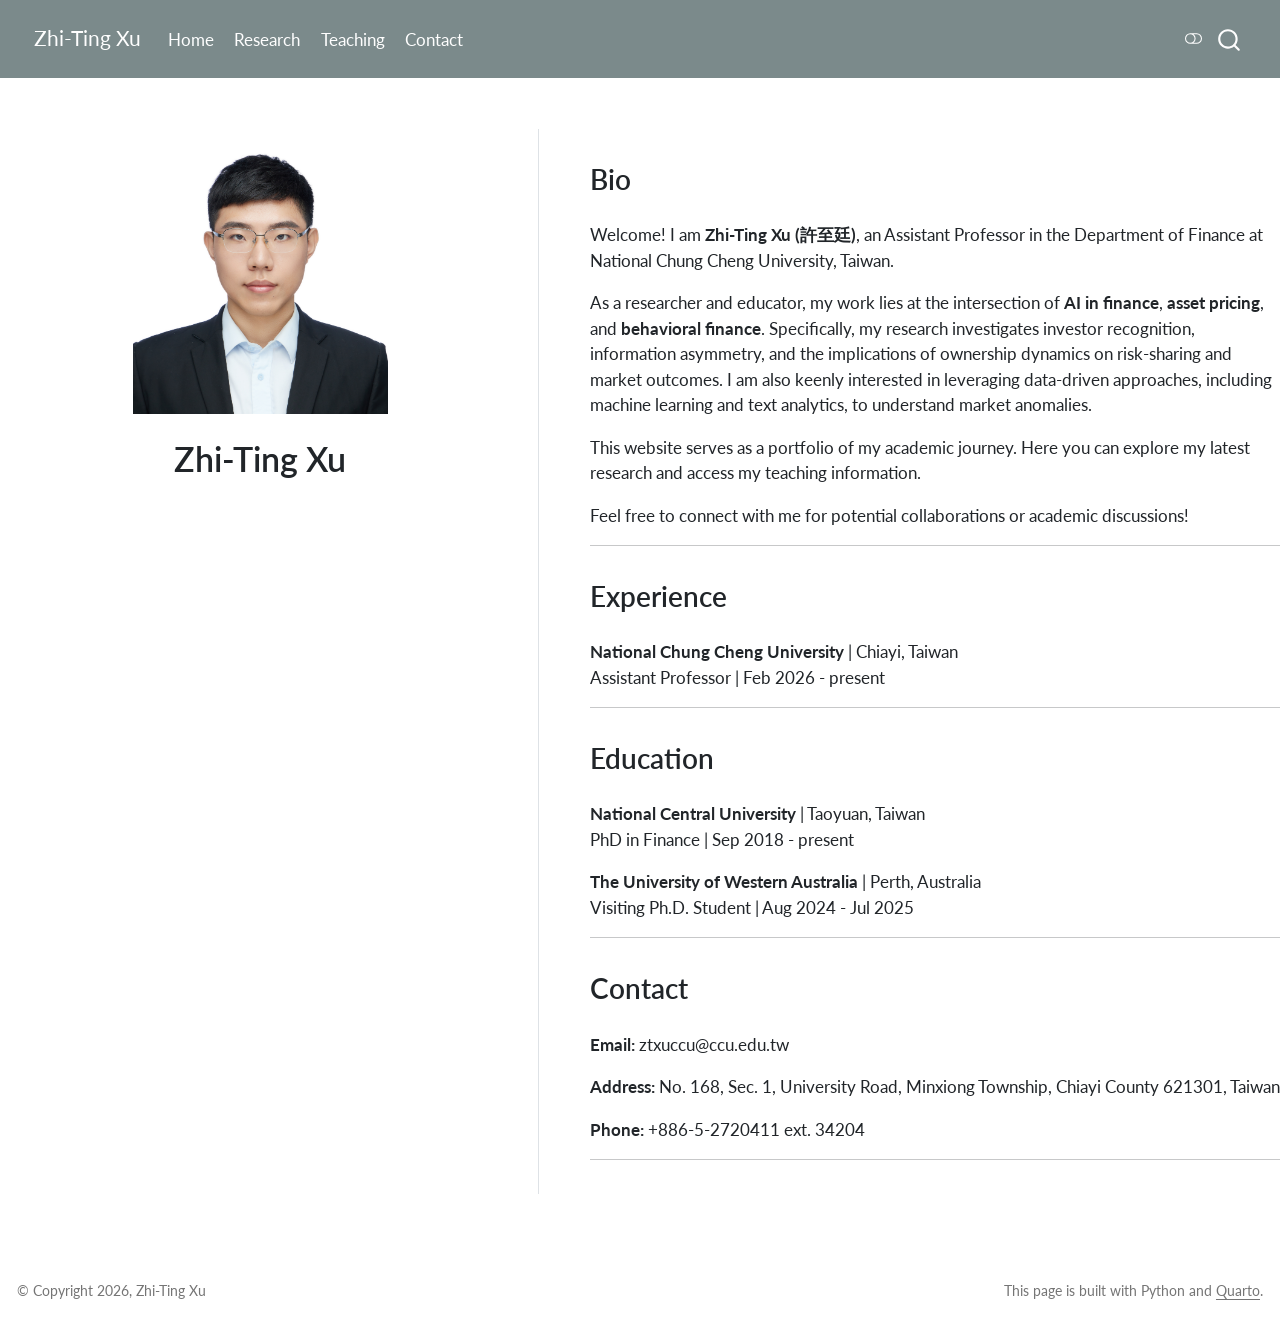
==== index.html @ 10a90321 "Built site for gh-pages" ====
<!DOCTYPE html>
<html xmlns="http://www.w3.org/1999/xhtml" lang="en" xml:lang="en"><head>

<meta charset="utf-8">
<meta name="generator" content="quarto-1.8.24">

<meta name="viewport" content="width=device-width, initial-scale=1.0, user-scalable=yes">


<title>Zhi-Ting Xu</title>
<style>
code{white-space: pre-wrap;}
span.smallcaps{font-variant: small-caps;}
div.columns{display: flex; gap: min(4vw, 1.5em);}
div.column{flex: auto; overflow-x: auto;}
div.hanging-indent{margin-left: 1.5em; text-indent: -1.5em;}
ul.task-list{list-style: none;}
ul.task-list li input[type="checkbox"] {
  width: 0.8em;
  margin: 0 0.8em 0.2em -1em; /* quarto-specific, see https://github.com/quarto-dev/quarto-cli/issues/4556 */ 
  vertical-align: middle;
}
</style>


<script src="site_libs/quarto-nav/quarto-nav.js"></script>
<script src="site_libs/quarto-nav/headroom.min.js"></script>
<script src="site_libs/clipboard/clipboard.min.js"></script>
<script src="site_libs/quarto-search/autocomplete.umd.js"></script>
<script src="site_libs/quarto-search/fuse.min.js"></script>
<script src="site_libs/quarto-search/quarto-search.js"></script>
<meta name="quarto:offset" content="./">
<script src="site_libs/quarto-html/quarto.js" type="module"></script>
<script src="site_libs/quarto-html/tabsets/tabsets.js" type="module"></script>
<script src="site_libs/quarto-html/axe/axe-check.js" type="module"></script>
<script src="site_libs/quarto-html/popper.min.js"></script>
<script src="site_libs/quarto-html/tippy.umd.min.js"></script>
<link href="site_libs/quarto-html/tippy.css" rel="stylesheet">
<link href="site_libs/quarto-html/quarto-syntax-highlighting-dc55a5b9e770e841cd82e46aadbfb9b0.css" rel="stylesheet" class="quarto-color-scheme" id="quarto-text-highlighting-styles">
<link href="site_libs/quarto-html/quarto-syntax-highlighting-dark-b651517ce65839d647a86e2780455cfb.css" rel="stylesheet" class="quarto-color-scheme quarto-color-alternate" id="quarto-text-highlighting-styles">
<link href="site_libs/quarto-html/quarto-syntax-highlighting-dc55a5b9e770e841cd82e46aadbfb9b0.css" rel="stylesheet" class="quarto-color-scheme-extra" id="quarto-text-highlighting-styles">
<script src="site_libs/bootstrap/bootstrap.min.js"></script>
<link href="site_libs/bootstrap/bootstrap-icons.css" rel="stylesheet">
<link href="site_libs/bootstrap/bootstrap-a53b728559d266de2f2f6fd3e95d17f3.min.css" rel="stylesheet" append-hash="true" class="quarto-color-scheme" id="quarto-bootstrap" data-mode="light">
<link href="site_libs/bootstrap/bootstrap-dark-82357dd4679f95000a29507db5f02133.min.css" rel="stylesheet" append-hash="true" class="quarto-color-scheme quarto-color-alternate" id="quarto-bootstrap" data-mode="dark">
<link href="site_libs/bootstrap/bootstrap-a53b728559d266de2f2f6fd3e95d17f3.min.css" rel="stylesheet" append-hash="true" class="quarto-color-scheme-extra" id="quarto-bootstrap" data-mode="light">
<script id="quarto-search-options" type="application/json">{
  "location": "navbar",
  "copy-button": false,
  "collapse-after": 3,
  "panel-placement": "end",
  "type": "overlay",
  "limit": 50,
  "keyboard-shortcut": [
    "f",
    "/",
    "s"
  ],
  "show-item-context": false,
  "language": {
    "search-no-results-text": "No results",
    "search-matching-documents-text": "matching documents",
    "search-copy-link-title": "Copy link to search",
    "search-hide-matches-text": "Hide additional matches",
    "search-more-match-text": "more match in this document",
    "search-more-matches-text": "more matches in this document",
    "search-clear-button-title": "Clear",
    "search-text-placeholder": "",
    "search-detached-cancel-button-title": "Cancel",
    "search-submit-button-title": "Submit",
    "search-label": "Search"
  }
}</script>


<link rel="stylesheet" href="styles/custom.css">
</head>

<body class="nav-fixed fullcontent quarto-light"><script id="quarto-html-before-body" type="application/javascript">
    const toggleBodyColorMode = (bsSheetEl) => {
      const mode = bsSheetEl.getAttribute("data-mode");
      const bodyEl = window.document.querySelector("body");
      if (mode === "dark") {
        bodyEl.classList.add("quarto-dark");
        bodyEl.classList.remove("quarto-light");
      } else {
        bodyEl.classList.add("quarto-light");
        bodyEl.classList.remove("quarto-dark");
      }
    }
    const toggleBodyColorPrimary = () => {
      const bsSheetEl = window.document.querySelector("link#quarto-bootstrap:not([rel=disabled-stylesheet])");
      if (bsSheetEl) {
        toggleBodyColorMode(bsSheetEl);
      }
    }
    const setColorSchemeToggle = (alternate) => {
      const toggles = window.document.querySelectorAll('.quarto-color-scheme-toggle');
      for (let i=0; i < toggles.length; i++) {
        const toggle = toggles[i];
        if (toggle) {
          if (alternate) {
            toggle.classList.add("alternate");
          } else {
            toggle.classList.remove("alternate");
          }
        }
      }
    };
    const toggleColorMode = (alternate) => {
      // Switch the stylesheets
      const primaryStylesheets = window.document.querySelectorAll('link.quarto-color-scheme:not(.quarto-color-alternate)');
      const alternateStylesheets = window.document.querySelectorAll('link.quarto-color-scheme.quarto-color-alternate');
      manageTransitions('#quarto-margin-sidebar .nav-link', false);
      if (alternate) {
        // note: dark is layered on light, we don't disable primary!
        enableStylesheet(alternateStylesheets);
        for (const sheetNode of alternateStylesheets) {
          if (sheetNode.id === "quarto-bootstrap") {
            toggleBodyColorMode(sheetNode);
          }
        }
      } else {
        disableStylesheet(alternateStylesheets);
        enableStylesheet(primaryStylesheets)
        toggleBodyColorPrimary();
      }
      manageTransitions('#quarto-margin-sidebar .nav-link', true);
      // Switch the toggles
      setColorSchemeToggle(alternate)
      // Hack to workaround the fact that safari doesn't
      // properly recolor the scrollbar when toggling (#1455)
      if (navigator.userAgent.indexOf('Safari') > 0 && navigator.userAgent.indexOf('Chrome') == -1) {
        manageTransitions("body", false);
        window.scrollTo(0, 1);
        setTimeout(() => {
          window.scrollTo(0, 0);
          manageTransitions("body", true);
        }, 40);
      }
    }
    const disableStylesheet = (stylesheets) => {
      for (let i=0; i < stylesheets.length; i++) {
        const stylesheet = stylesheets[i];
        stylesheet.rel = 'disabled-stylesheet';
      }
    }
    const enableStylesheet = (stylesheets) => {
      for (let i=0; i < stylesheets.length; i++) {
        const stylesheet = stylesheets[i];
        if(stylesheet.rel !== 'stylesheet') { // for Chrome, which will still FOUC without this check
          stylesheet.rel = 'stylesheet';
        }
      }
    }
    const manageTransitions = (selector, allowTransitions) => {
      const els = window.document.querySelectorAll(selector);
      for (let i=0; i < els.length; i++) {
        const el = els[i];
        if (allowTransitions) {
          el.classList.remove('notransition');
        } else {
          el.classList.add('notransition');
        }
      }
    }
    const isFileUrl = () => {
      return window.location.protocol === 'file:';
    }
    const hasAlternateSentinel = () => {
      let styleSentinel = getColorSchemeSentinel();
      if (styleSentinel !== null) {
        return styleSentinel === "alternate";
      } else {
        return false;
      }
    }
    const setStyleSentinel = (alternate) => {
      const value = alternate ? "alternate" : "default";
      if (!isFileUrl()) {
        window.localStorage.setItem("quarto-color-scheme", value);
      } else {
        localAlternateSentinel = value;
      }
    }
    const getColorSchemeSentinel = () => {
      if (!isFileUrl()) {
        const storageValue = window.localStorage.getItem("quarto-color-scheme");
        return storageValue != null ? storageValue : localAlternateSentinel;
      } else {
        return localAlternateSentinel;
      }
    }
    const toggleGiscusIfUsed = (isAlternate, darkModeDefault) => {
      const baseTheme = document.querySelector('#giscus-base-theme')?.value ?? 'light';
      const alternateTheme = document.querySelector('#giscus-alt-theme')?.value ?? 'dark';
      let newTheme = '';
      if(authorPrefersDark) {
        newTheme = isAlternate ? baseTheme : alternateTheme;
      } else {
        newTheme = isAlternate ? alternateTheme : baseTheme;
      }
      const changeGiscusTheme = () => {
        // From: https://github.com/giscus/giscus/issues/336
        const sendMessage = (message) => {
          const iframe = document.querySelector('iframe.giscus-frame');
          if (!iframe) return;
          iframe.contentWindow.postMessage({ giscus: message }, 'https://giscus.app');
        }
        sendMessage({
          setConfig: {
            theme: newTheme
          }
        });
      }
      const isGiscussLoaded = window.document.querySelector('iframe.giscus-frame') !== null;
      if (isGiscussLoaded) {
        changeGiscusTheme();
      }
    };
    const authorPrefersDark = false;
    const darkModeDefault = authorPrefersDark;
      document.querySelector('link#quarto-text-highlighting-styles.quarto-color-scheme-extra').rel = 'disabled-stylesheet';
      document.querySelector('link#quarto-bootstrap.quarto-color-scheme-extra').rel = 'disabled-stylesheet';
    let localAlternateSentinel = darkModeDefault ? 'alternate' : 'default';
    // Dark / light mode switch
    window.quartoToggleColorScheme = () => {
      // Read the current dark / light value
      let toAlternate = !hasAlternateSentinel();
      toggleColorMode(toAlternate);
      setStyleSentinel(toAlternate);
      toggleGiscusIfUsed(toAlternate, darkModeDefault);
      window.dispatchEvent(new Event('resize'));
    };
    // Switch to dark mode if need be
    if (hasAlternateSentinel()) {
      toggleColorMode(true);
    } else {
      toggleColorMode(false);
    }
  </script>

<div id="quarto-search-results"></div>
  <header id="quarto-header" class="headroom fixed-top">
    <nav class="navbar navbar-expand-lg " data-bs-theme="dark">
      <div class="navbar-container container-fluid">
      <div class="navbar-brand-container mx-auto">
    <a href="./index.html" class="navbar-brand navbar-brand-logo">
    </a>
    <a class="navbar-brand" href="./index.html">
    <span class="navbar-title">Zhi-Ting Xu</span>
    </a>
  </div>
            <div id="quarto-search" class="" title="Search"></div>
          <button class="navbar-toggler" type="button" data-bs-toggle="collapse" data-bs-target="#navbarCollapse" aria-controls="navbarCollapse" role="menu" aria-expanded="false" aria-label="Toggle navigation" onclick="if (window.quartoToggleHeadroom) { window.quartoToggleHeadroom(); }">
  <span class="navbar-toggler-icon"></span>
</button>
          <div class="collapse navbar-collapse" id="navbarCollapse">
            <ul class="navbar-nav navbar-nav-scroll me-auto">
  <li class="nav-item">
    <a class="nav-link active" href="./index.html" aria-current="page"> 
<span class="menu-text">Home</span></a>
  </li>  
  <li class="nav-item">
    <a class="nav-link" href="./research.html"> 
<span class="menu-text">Research</span></a>
  </li>  
  <li class="nav-item">
    <a class="nav-link" href="./teaching.html"> 
<span class="menu-text">Teaching</span></a>
  </li>  
  <li class="nav-item">
    <a class="nav-link" href="./contact.html"> 
<span class="menu-text">Contact</span></a>
  </li>  
</ul>
          </div> <!-- /navcollapse -->
            <div class="quarto-navbar-tools">
  <a href="" class="quarto-color-scheme-toggle quarto-navigation-tool  px-1" onclick="window.quartoToggleColorScheme(); return false;" title="Toggle dark mode"><i class="bi"></i></a>
</div>
      </div> <!-- /container-fluid -->
    </nav>
</header>
<!-- content -->
<div id="quarto-content" class="quarto-container page-columns page-rows-contents page-layout-article page-navbar">
<!-- sidebar -->
<!-- margin-sidebar -->
    
<!-- main -->
<div class="quarto-about-trestles page-columns page-full">
  <div class="about-entity">
    <img src="images/ID.jpg" class="about-image
  rectangle " style="width: 15em;">
<header id="title-block-header" class="quarto-title-block default">
<div class="quarto-title">
<h1 class="title">Zhi-Ting Xu</h1>
</div>
<div class="quarto-title-meta">
  </div>
</header>
  </div>
  <div class="about-contents page-columns page-full"><main class="content page-columns page-full" id="quarto-document-content">

<div class="column-page">
<section id="bio" class="level2">
<h2 data-anchor-id="bio">Bio</h2>
<p>Welcome! I am <strong>Zhi-Ting Xu (許至廷)</strong>, an Assistant Professor in the Department of Finance at National Chung Cheng University, Taiwan.</p>
<p>As a researcher and educator, my work lies at the intersection of <strong>AI in finance</strong>, <strong>asset pricing</strong>, and <strong>behavioral finance</strong>. Specifically, my research investigates investor recognition, information asymmetry, and the implications of ownership dynamics on risk-sharing and market outcomes. I am also keenly interested in leveraging data-driven approaches, including machine learning and text analytics, to understand market anomalies.</p>
<p>This website serves as a portfolio of my academic journey. Here you can explore my latest research and access my teaching information.</p>
<p>Feel free to connect with me for potential collaborations or academic discussions!</p>
<hr>
</section>
<section id="experience" class="level2">
<h2 data-anchor-id="experience">Experience</h2>
<p><strong>National Chung Cheng University</strong> | Chiayi, Taiwan<br>
Assistant Professor | Feb 2026 - present</p>
<hr>
</section>
<section id="education" class="level2">
<h2 data-anchor-id="education">Education</h2>
<p><strong>National Central University</strong> | Taoyuan, Taiwan<br>
PhD in Finance | Sep 2018 - present</p>
<p><strong>The University of Western Australia</strong> | Perth, Australia<br>
Visiting Ph.D.&nbsp;Student | Aug 2024 - Jul 2025</p>
<hr>
</section>
<section id="contact" class="level2">
<h2 data-anchor-id="contact">Contact</h2>
<p><strong>Email:</strong> ztxuccu@ccu.edu.tw</p>
<p><strong>Address:</strong> No.&nbsp;168, Sec. 1, University Road, Minxiong Township, Chiayi County 621301, Taiwan</p>
<p><strong>Phone:</strong> +886-5-2720411 ext. 34204</p>
<hr>
</section>
</div>


<a onclick="window.scrollTo(0, 0); return false;" role="button" id="quarto-back-to-top"><i class="bi bi-arrow-up"></i> Back to top</a></main></div>
</div>
 <!-- /main -->
<script id="quarto-html-after-body" type="application/javascript">
  window.document.addEventListener("DOMContentLoaded", function (event) {
    // Ensure there is a toggle, if there isn't float one in the top right
    if (window.document.querySelector('.quarto-color-scheme-toggle') === null) {
      const a = window.document.createElement('a');
      a.classList.add('top-right');
      a.classList.add('quarto-color-scheme-toggle');
      a.href = "";
      a.onclick = function() { try { window.quartoToggleColorScheme(); } catch {} return false; };
      const i = window.document.createElement("i");
      i.classList.add('bi');
      a.appendChild(i);
      window.document.body.appendChild(a);
    }
    setColorSchemeToggle(hasAlternateSentinel())
    const isCodeAnnotation = (el) => {
      for (const clz of el.classList) {
        if (clz.startsWith('code-annotation-')) {                     
          return true;
        }
      }
      return false;
    }
    const onCopySuccess = function(e) {
      // button target
      const button = e.trigger;
      // don't keep focus
      button.blur();
      // flash "checked"
      button.classList.add('code-copy-button-checked');
      var currentTitle = button.getAttribute("title");
      button.setAttribute("title", "Copied!");
      let tooltip;
      if (window.bootstrap) {
        button.setAttribute("data-bs-toggle", "tooltip");
        button.setAttribute("data-bs-placement", "left");
        button.setAttribute("data-bs-title", "Copied!");
        tooltip = new bootstrap.Tooltip(button, 
          { trigger: "manual", 
            customClass: "code-copy-button-tooltip",
            offset: [0, -8]});
        tooltip.show();    
      }
      setTimeout(function() {
        if (tooltip) {
          tooltip.hide();
          button.removeAttribute("data-bs-title");
          button.removeAttribute("data-bs-toggle");
          button.removeAttribute("data-bs-placement");
        }
        button.setAttribute("title", currentTitle);
        button.classList.remove('code-copy-button-checked');
      }, 1000);
      // clear code selection
      e.clearSelection();
    }
    const getTextToCopy = function(trigger) {
      const outerScaffold = trigger.parentElement.cloneNode(true);
      const codeEl = outerScaffold.querySelector('code');
      for (const childEl of codeEl.children) {
        if (isCodeAnnotation(childEl)) {
          childEl.remove();
        }
      }
      return codeEl.innerText;
    }
    const clipboard = new window.ClipboardJS('.code-copy-button:not([data-in-quarto-modal])', {
      text: getTextToCopy
    });
    clipboard.on('success', onCopySuccess);
    if (window.document.getElementById('quarto-embedded-source-code-modal')) {
      const clipboardModal = new window.ClipboardJS('.code-copy-button[data-in-quarto-modal]', {
        text: getTextToCopy,
        container: window.document.getElementById('quarto-embedded-source-code-modal')
      });
      clipboardModal.on('success', onCopySuccess);
    }
      var localhostRegex = new RegExp(/^(?:http|https):\/\/localhost\:?[0-9]*\//);
      var mailtoRegex = new RegExp(/^mailto:/);
        var filterRegex = new RegExp("https:\/\/Arnold-coding\.github\.io\/ArnoldXu\.github\.io\/");
      var isInternal = (href) => {
          return filterRegex.test(href) || localhostRegex.test(href) || mailtoRegex.test(href);
      }
      // Inspect non-navigation links and adorn them if external
     var links = window.document.querySelectorAll('a[href]:not(.nav-link):not(.navbar-brand):not(.toc-action):not(.sidebar-link):not(.sidebar-item-toggle):not(.pagination-link):not(.no-external):not([aria-hidden]):not(.dropdown-item):not(.quarto-navigation-tool):not(.about-link)');
      for (var i=0; i<links.length; i++) {
        const link = links[i];
        if (!isInternal(link.href)) {
          // undo the damage that might have been done by quarto-nav.js in the case of
          // links that we want to consider external
          if (link.dataset.originalHref !== undefined) {
            link.href = link.dataset.originalHref;
          }
        }
      }
    function tippyHover(el, contentFn, onTriggerFn, onUntriggerFn) {
      const config = {
        allowHTML: true,
        maxWidth: 500,
        delay: 100,
        arrow: false,
        appendTo: function(el) {
            return el.parentElement;
        },
        interactive: true,
        interactiveBorder: 10,
        theme: 'quarto',
        placement: 'bottom-start',
      };
      if (contentFn) {
        config.content = contentFn;
      }
      if (onTriggerFn) {
        config.onTrigger = onTriggerFn;
      }
      if (onUntriggerFn) {
        config.onUntrigger = onUntriggerFn;
      }
      window.tippy(el, config); 
    }
    const noterefs = window.document.querySelectorAll('a[role="doc-noteref"]');
    for (var i=0; i<noterefs.length; i++) {
      const ref = noterefs[i];
      tippyHover(ref, function() {
        // use id or data attribute instead here
        let href = ref.getAttribute('data-footnote-href') || ref.getAttribute('href');
        try { href = new URL(href).hash; } catch {}
        const id = href.replace(/^#\/?/, "");
        const note = window.document.getElementById(id);
        if (note) {
          return note.innerHTML;
        } else {
          return "";
        }
      });
    }
    const xrefs = window.document.querySelectorAll('a.quarto-xref');
    const processXRef = (id, note) => {
      // Strip column container classes
      const stripColumnClz = (el) => {
        el.classList.remove("page-full", "page-columns");
        if (el.children) {
          for (const child of el.children) {
            stripColumnClz(child);
          }
        }
      }
      stripColumnClz(note)
      if (id === null || id.startsWith('sec-')) {
        // Special case sections, only their first couple elements
        const container = document.createElement("div");
        if (note.children && note.children.length > 2) {
          container.appendChild(note.children[0].cloneNode(true));
          for (let i = 1; i < note.children.length; i++) {
            const child = note.children[i];
            if (child.tagName === "P" && child.innerText === "") {
              continue;
            } else {
              container.appendChild(child.cloneNode(true));
              break;
            }
          }
          if (window.Quarto?.typesetMath) {
            window.Quarto.typesetMath(container);
          }
          return container.innerHTML
        } else {
          if (window.Quarto?.typesetMath) {
            window.Quarto.typesetMath(note);
          }
          return note.innerHTML;
        }
      } else {
        // Remove any anchor links if they are present
        const anchorLink = note.querySelector('a.anchorjs-link');
        if (anchorLink) {
          anchorLink.remove();
        }
        if (window.Quarto?.typesetMath) {
          window.Quarto.typesetMath(note);
        }
        if (note.classList.contains("callout")) {
          return note.outerHTML;
        } else {
          return note.innerHTML;
        }
      }
    }
    for (var i=0; i<xrefs.length; i++) {
      const xref = xrefs[i];
      tippyHover(xref, undefined, function(instance) {
        instance.disable();
        let url = xref.getAttribute('href');
        let hash = undefined; 
        if (url.startsWith('#')) {
          hash = url;
        } else {
          try { hash = new URL(url).hash; } catch {}
        }
        if (hash) {
          const id = hash.replace(/^#\/?/, "");
          const note = window.document.getElementById(id);
          if (note !== null) {
            try {
              const html = processXRef(id, note.cloneNode(true));
              instance.setContent(html);
            } finally {
              instance.enable();
              instance.show();
            }
          } else {
            // See if we can fetch this
            fetch(url.split('#')[0])
            .then(res => res.text())
            .then(html => {
              const parser = new DOMParser();
              const htmlDoc = parser.parseFromString(html, "text/html");
              const note = htmlDoc.getElementById(id);
              if (note !== null) {
                const html = processXRef(id, note);
                instance.setContent(html);
              } 
            }).finally(() => {
              instance.enable();
              instance.show();
            });
          }
        } else {
          // See if we can fetch a full url (with no hash to target)
          // This is a special case and we should probably do some content thinning / targeting
          fetch(url)
          .then(res => res.text())
          .then(html => {
            const parser = new DOMParser();
            const htmlDoc = parser.parseFromString(html, "text/html");
            const note = htmlDoc.querySelector('main.content');
            if (note !== null) {
              // This should only happen for chapter cross references
              // (since there is no id in the URL)
              // remove the first header
              if (note.children.length > 0 && note.children[0].tagName === "HEADER") {
                note.children[0].remove();
              }
              const html = processXRef(null, note);
              instance.setContent(html);
            } 
          }).finally(() => {
            instance.enable();
            instance.show();
          });
        }
      }, function(instance) {
      });
    }
        let selectedAnnoteEl;
        const selectorForAnnotation = ( cell, annotation) => {
          let cellAttr = 'data-code-cell="' + cell + '"';
          let lineAttr = 'data-code-annotation="' +  annotation + '"';
          const selector = 'span[' + cellAttr + '][' + lineAttr + ']';
          return selector;
        }
        const selectCodeLines = (annoteEl) => {
          const doc = window.document;
          const targetCell = annoteEl.getAttribute("data-target-cell");
          const targetAnnotation = annoteEl.getAttribute("data-target-annotation");
          const annoteSpan = window.document.querySelector(selectorForAnnotation(targetCell, targetAnnotation));
          const lines = annoteSpan.getAttribute("data-code-lines").split(",");
          const lineIds = lines.map((line) => {
            return targetCell + "-" + line;
          })
          let top = null;
          let height = null;
          let parent = null;
          if (lineIds.length > 0) {
              //compute the position of the single el (top and bottom and make a div)
              const el = window.document.getElementById(lineIds[0]);
              top = el.offsetTop;
              height = el.offsetHeight;
              parent = el.parentElement.parentElement;
            if (lineIds.length > 1) {
              const lastEl = window.document.getElementById(lineIds[lineIds.length - 1]);
              const bottom = lastEl.offsetTop + lastEl.offsetHeight;
              height = bottom - top;
            }
            if (top !== null && height !== null && parent !== null) {
              // cook up a div (if necessary) and position it 
              let div = window.document.getElementById("code-annotation-line-highlight");
              if (div === null) {
                div = window.document.createElement("div");
                div.setAttribute("id", "code-annotation-line-highlight");
                div.style.position = 'absolute';
                parent.appendChild(div);
              }
              div.style.top = top - 2 + "px";
              div.style.height = height + 4 + "px";
              div.style.left = 0;
              let gutterDiv = window.document.getElementById("code-annotation-line-highlight-gutter");
              if (gutterDiv === null) {
                gutterDiv = window.document.createElement("div");
                gutterDiv.setAttribute("id", "code-annotation-line-highlight-gutter");
                gutterDiv.style.position = 'absolute';
                const codeCell = window.document.getElementById(targetCell);
                const gutter = codeCell.querySelector('.code-annotation-gutter');
                gutter.appendChild(gutterDiv);
              }
              gutterDiv.style.top = top - 2 + "px";
              gutterDiv.style.height = height + 4 + "px";
            }
            selectedAnnoteEl = annoteEl;
          }
        };
        const unselectCodeLines = () => {
          const elementsIds = ["code-annotation-line-highlight", "code-annotation-line-highlight-gutter"];
          elementsIds.forEach((elId) => {
            const div = window.document.getElementById(elId);
            if (div) {
              div.remove();
            }
          });
          selectedAnnoteEl = undefined;
        };
          // Handle positioning of the toggle
      window.addEventListener(
        "resize",
        throttle(() => {
          elRect = undefined;
          if (selectedAnnoteEl) {
            selectCodeLines(selectedAnnoteEl);
          }
        }, 10)
      );
      function throttle(fn, ms) {
      let throttle = false;
      let timer;
        return (...args) => {
          if(!throttle) { // first call gets through
              fn.apply(this, args);
              throttle = true;
          } else { // all the others get throttled
              if(timer) clearTimeout(timer); // cancel #2
              timer = setTimeout(() => {
                fn.apply(this, args);
                timer = throttle = false;
              }, ms);
          }
        };
      }
        // Attach click handler to the DT
        const annoteDls = window.document.querySelectorAll('dt[data-target-cell]');
        for (const annoteDlNode of annoteDls) {
          annoteDlNode.addEventListener('click', (event) => {
            const clickedEl = event.target;
            if (clickedEl !== selectedAnnoteEl) {
              unselectCodeLines();
              const activeEl = window.document.querySelector('dt[data-target-cell].code-annotation-active');
              if (activeEl) {
                activeEl.classList.remove('code-annotation-active');
              }
              selectCodeLines(clickedEl);
              clickedEl.classList.add('code-annotation-active');
            } else {
              // Unselect the line
              unselectCodeLines();
              clickedEl.classList.remove('code-annotation-active');
            }
          });
        }
    const findCites = (el) => {
      const parentEl = el.parentElement;
      if (parentEl) {
        const cites = parentEl.dataset.cites;
        if (cites) {
          return {
            el,
            cites: cites.split(' ')
          };
        } else {
          return findCites(el.parentElement)
        }
      } else {
        return undefined;
      }
    };
    var bibliorefs = window.document.querySelectorAll('a[role="doc-biblioref"]');
    for (var i=0; i<bibliorefs.length; i++) {
      const ref = bibliorefs[i];
      const citeInfo = findCites(ref);
      if (citeInfo) {
        tippyHover(citeInfo.el, function() {
          var popup = window.document.createElement('div');
          citeInfo.cites.forEach(function(cite) {
            var citeDiv = window.document.createElement('div');
            citeDiv.classList.add('hanging-indent');
            citeDiv.classList.add('csl-entry');
            var biblioDiv = window.document.getElementById('ref-' + cite);
            if (biblioDiv) {
              citeDiv.innerHTML = biblioDiv.innerHTML;
            }
            popup.appendChild(citeDiv);
          });
          return popup.innerHTML;
        });
      }
    }
  });
  </script>
</div> <!-- /content -->
<footer class="footer">
  <div class="nav-footer">
    <div class="nav-footer-left">
<p>© Copyright 2026, Zhi-Ting Xu</p>
</div>   
    <div class="nav-footer-center">
      &nbsp;
    </div>
    <div class="nav-footer-right">
<p>This page is built with Python and <a href="https://quarto.org/">Quarto</a>.</p>
</div>
  </div>
</footer>




</body></html>
---- site_libs/quarto-html/tippy.css ----
.tippy-box[data-animation=fade][data-state=hidden]{opacity:0}[data-tippy-root]{max-width:calc(100vw - 10px)}.tippy-box{position:relative;background-color:#333;color:#fff;border-radius:4px;font-size:14px;line-height:1.4;white-space:normal;outline:0;transition-property:transform,visibility,opacity}.tippy-box[data-placement^=top]>.tippy-arrow{bottom:0}.tippy-box[data-placement^=top]>.tippy-arrow:before{bottom:-7px;left:0;border-width:8px 8px 0;border-top-color:initial;transform-origin:center top}.tippy-box[data-placement^=bottom]>.tippy-arrow{top:0}.tippy-box[data-placement^=bottom]>.tippy-arrow:before{top:-7px;left:0;border-width:0 8px 8px;border-bottom-color:initial;transform-origin:center bottom}.tippy-box[data-placement^=left]>.tippy-arrow{right:0}.tippy-box[data-placement^=left]>.tippy-arrow:before{border-width:8px 0 8px 8px;border-left-color:initial;right:-7px;transform-origin:center left}.tippy-box[data-placement^=right]>.tippy-arrow{left:0}.tippy-box[data-placement^=right]>.tippy-arrow:before{left:-7px;border-width:8px 8px 8px 0;border-right-color:initial;transform-origin:center right}.tippy-box[data-inertia][data-state=visible]{transition-timing-function:cubic-bezier(.54,1.5,.38,1.11)}.tippy-arrow{width:16px;height:16px;color:#333}.tippy-arrow:before{content:"";position:absolute;border-color:transparent;border-style:solid}.tippy-content{position:relative;padding:5px 9px;z-index:1}
---- site_libs/quarto-html/quarto-syntax-highlighting-dc55a5b9e770e841cd82e46aadbfb9b0.css ----
/* quarto syntax highlight colors */
:root {
  --quarto-hl-ot-color: #003B4F;
  --quarto-hl-at-color: #657422;
  --quarto-hl-ss-color: #20794D;
  --quarto-hl-an-color: #5E5E5E;
  --quarto-hl-fu-color: #4758AB;
  --quarto-hl-st-color: #20794D;
  --quarto-hl-cf-color: #003B4F;
  --quarto-hl-op-color: #5E5E5E;
  --quarto-hl-er-color: #AD0000;
  --quarto-hl-bn-color: #AD0000;
  --quarto-hl-al-color: #AD0000;
  --quarto-hl-va-color: #111111;
  --quarto-hl-bu-color: inherit;
  --quarto-hl-ex-color: inherit;
  --quarto-hl-pp-color: #AD0000;
  --quarto-hl-in-color: #5E5E5E;
  --quarto-hl-vs-color: #20794D;
  --quarto-hl-wa-color: #5E5E5E;
  --quarto-hl-do-color: #5E5E5E;
  --quarto-hl-im-color: #00769E;
  --quarto-hl-ch-color: #20794D;
  --quarto-hl-dt-color: #AD0000;
  --quarto-hl-fl-color: #AD0000;
  --quarto-hl-co-color: #5E5E5E;
  --quarto-hl-cv-color: #5E5E5E;
  --quarto-hl-cn-color: #8f5902;
  --quarto-hl-sc-color: #5E5E5E;
  --quarto-hl-dv-color: #AD0000;
  --quarto-hl-kw-color: #003B4F;
}

/* other quarto variables */
:root {
  --quarto-font-monospace: SFMono-Regular, Menlo, Monaco, Consolas, "Liberation Mono", "Courier New", monospace;
}

/* syntax highlight based on Pandoc's rules */
pre > code.sourceCode > span {
  color: #003B4F;
}

code.sourceCode > span {
  color: #003B4F;
}

div.sourceCode,
div.sourceCode pre.sourceCode {
  color: #003B4F;
}

/* Normal */
code span {
  color: #003B4F;
}

/* Alert */
code span.al {
  color: #AD0000;
  font-style: inherit;
}

/* Annotation */
code span.an {
  color: #5E5E5E;
  font-style: inherit;
}

/* Attribute */
code span.at {
  color: #657422;
  font-style: inherit;
}

/* BaseN */
code span.bn {
  color: #AD0000;
  font-style: inherit;
}

/* BuiltIn */
code span.bu {
  font-style: inherit;
}

/* ControlFlow */
code span.cf {
  color: #003B4F;
  font-weight: bold;
  font-style: inherit;
}

/* Char */
code span.ch {
  color: #20794D;
  font-style: inherit;
}

/* Constant */
code span.cn {
  color: #8f5902;
  font-style: inherit;
}

/* Comment */
code span.co {
  color: #5E5E5E;
  font-style: inherit;
}

/* CommentVar */
code span.cv {
  color: #5E5E5E;
  font-style: italic;
}

/* Documentation */
code span.do {
  color: #5E5E5E;
  font-style: italic;
}

/* DataType */
code span.dt {
  color: #AD0000;
  font-style: inherit;
}

/* DecVal */
code span.dv {
  color: #AD0000;
  font-style: inherit;
}

/* Error */
code span.er {
  color: #AD0000;
  font-style: inherit;
}

/* Extension */
code span.ex {
  font-style: inherit;
}

/* Float */
code span.fl {
  color: #AD0000;
  font-style: inherit;
}

/* Function */
code span.fu {
  color: #4758AB;
  font-style: inherit;
}

/* Import */
code span.im {
  color: #00769E;
  font-style: inherit;
}

/* Information */
code span.in {
  color: #5E5E5E;
  font-style: inherit;
}

/* Keyword */
code span.kw {
  color: #003B4F;
  font-weight: bold;
  font-style: inherit;
}

/* Operator */
code span.op {
  color: #5E5E5E;
  font-style: inherit;
}

/* Other */
code span.ot {
  color: #003B4F;
  font-style: inherit;
}

/* Preprocessor */
code span.pp {
  color: #AD0000;
  font-style: inherit;
}

/* SpecialChar */
code span.sc {
  color: #5E5E5E;
  font-style: inherit;
}

/* SpecialString */
code span.ss {
  color: #20794D;
  font-style: inherit;
}

/* String */
code span.st {
  color: #20794D;
  font-style: inherit;
}

/* Variable */
code span.va {
  color: #111111;
  font-style: inherit;
}

/* VerbatimString */
code span.vs {
  color: #20794D;
  font-style: inherit;
}

/* Warning */
code span.wa {
  color: #5E5E5E;
  font-style: italic;
}

.prevent-inlining {
  content: "</";
}

/*# sourceMappingURL=21f0b8dca5c347bd0a806dc2ce2adfe3.css.map */
---- site_libs/quarto-html/quarto-syntax-highlighting-dark-b651517ce65839d647a86e2780455cfb.css ----
/* quarto syntax highlight colors */
:root {
  --quarto-hl-al-color: #f07178;
  --quarto-hl-an-color: #d4d0ab;
  --quarto-hl-at-color: #00e0e0;
  --quarto-hl-bn-color: #d4d0ab;
  --quarto-hl-bu-color: #abe338;
  --quarto-hl-ch-color: #abe338;
  --quarto-hl-co-color: #f8f8f2;
  --quarto-hl-cv-color: #ffd700;
  --quarto-hl-cn-color: #ffd700;
  --quarto-hl-cf-color: #ffa07a;
  --quarto-hl-dt-color: #ffa07a;
  --quarto-hl-dv-color: #d4d0ab;
  --quarto-hl-do-color: #f8f8f2;
  --quarto-hl-er-color: #f07178;
  --quarto-hl-ex-color: #00e0e0;
  --quarto-hl-fl-color: #d4d0ab;
  --quarto-hl-fu-color: #ffa07a;
  --quarto-hl-im-color: #abe338;
  --quarto-hl-in-color: #d4d0ab;
  --quarto-hl-kw-color: #ffa07a;
  --quarto-hl-op-color: #ffa07a;
  --quarto-hl-ot-color: #00e0e0;
  --quarto-hl-pp-color: #dcc6e0;
  --quarto-hl-re-color: #00e0e0;
  --quarto-hl-sc-color: #abe338;
  --quarto-hl-ss-color: #abe338;
  --quarto-hl-st-color: #abe338;
  --quarto-hl-va-color: #00e0e0;
  --quarto-hl-vs-color: #abe338;
  --quarto-hl-wa-color: #dcc6e0;
}

/* other quarto variables */
:root {
  --quarto-font-monospace: SFMono-Regular, Menlo, Monaco, Consolas, "Liberation Mono", "Courier New", monospace;
}

/* syntax highlight based on Pandoc's rules */
pre > code.sourceCode > span {
  color: #f8f8f2;
}

code.sourceCode > span {
  color: #f8f8f2;
}

div.sourceCode,
div.sourceCode pre.sourceCode {
  color: #f8f8f2;
}

/* Normal */
code span {
  color: #f8f8f2;
}

/* Alert */
code span.al {
  color: #f07178;
}

/* Annotation */
code span.an {
  color: #d4d0ab;
}

/* Attribute */
code span.at {
  color: #00e0e0;
}

/* BaseN */
code span.bn {
  color: #d4d0ab;
}

/* BuiltIn */
code span.bu {
  color: #abe338;
}

/* ControlFlow */
code span.cf {
  font-weight: bold;
  color: #ffa07a;
}

/* Char */
code span.ch {
  color: #abe338;
}

/* Constant */
code span.cn {
  color: #ffd700;
}

/* Comment */
code span.co {
  font-style: italic;
  color: #f8f8f2;
}

/* CommentVar */
code span.cv {
  color: #ffd700;
}

/* Documentation */
code span.do {
  color: #f8f8f2;
}

/* DataType */
code span.dt {
  color: #ffa07a;
}

/* DecVal */
code span.dv {
  color: #d4d0ab;
}

/* Error */
code span.er {
  color: #f07178;
  text-decoration: underline;
}

/* Extension */
code span.ex {
  font-weight: bold;
  color: #00e0e0;
}

/* Float */
code span.fl {
  color: #d4d0ab;
}

/* Function */
code span.fu {
  color: #ffa07a;
}

/* Import */
code span.im {
  color: #abe338;
}

/* Information */
code span.in {
  color: #d4d0ab;
}

/* Keyword */
code span.kw {
  font-weight: bold;
  color: #ffa07a;
}

/* Operator */
code span.op {
  color: #ffa07a;
}

/* Other */
code span.ot {
  color: #00e0e0;
}

/* Preprocessor */
code span.pp {
  color: #dcc6e0;
}

/* RegionMarker */
code span.re {
  background-color: #f8f8f2;
  color: #00e0e0;
}

/* SpecialChar */
code span.sc {
  color: #abe338;
}

/* SpecialString */
code span.ss {
  color: #abe338;
}

/* String */
code span.st {
  color: #abe338;
}

/* Variable */
code span.va {
  color: #00e0e0;
}

/* VerbatimString */
code span.vs {
  color: #abe338;
}

/* Warning */
code span.wa {
  color: #dcc6e0;
}

.prevent-inlining {
  content: "</";
}

/*# sourceMappingURL=7d52425e2e4906fd318f8314235819b3.css.map */
---- site_libs/quarto-html/quarto-syntax-highlighting-dc55a5b9e770e841cd82e46aadbfb9b0.css ----
/* quarto syntax highlight colors */
:root {
  --quarto-hl-ot-color: #003B4F;
  --quarto-hl-at-color: #657422;
  --quarto-hl-ss-color: #20794D;
  --quarto-hl-an-color: #5E5E5E;
  --quarto-hl-fu-color: #4758AB;
  --quarto-hl-st-color: #20794D;
  --quarto-hl-cf-color: #003B4F;
  --quarto-hl-op-color: #5E5E5E;
  --quarto-hl-er-color: #AD0000;
  --quarto-hl-bn-color: #AD0000;
  --quarto-hl-al-color: #AD0000;
  --quarto-hl-va-color: #111111;
  --quarto-hl-bu-color: inherit;
  --quarto-hl-ex-color: inherit;
  --quarto-hl-pp-color: #AD0000;
  --quarto-hl-in-color: #5E5E5E;
  --quarto-hl-vs-color: #20794D;
  --quarto-hl-wa-color: #5E5E5E;
  --quarto-hl-do-color: #5E5E5E;
  --quarto-hl-im-color: #00769E;
  --quarto-hl-ch-color: #20794D;
  --quarto-hl-dt-color: #AD0000;
  --quarto-hl-fl-color: #AD0000;
  --quarto-hl-co-color: #5E5E5E;
  --quarto-hl-cv-color: #5E5E5E;
  --quarto-hl-cn-color: #8f5902;
  --quarto-hl-sc-color: #5E5E5E;
  --quarto-hl-dv-color: #AD0000;
  --quarto-hl-kw-color: #003B4F;
}

/* other quarto variables */
:root {
  --quarto-font-monospace: SFMono-Regular, Menlo, Monaco, Consolas, "Liberation Mono", "Courier New", monospace;
}

/* syntax highlight based on Pandoc's rules */
pre > code.sourceCode > span {
  color: #003B4F;
}

code.sourceCode > span {
  color: #003B4F;
}

div.sourceCode,
div.sourceCode pre.sourceCode {
  color: #003B4F;
}

/* Normal */
code span {
  color: #003B4F;
}

/* Alert */
code span.al {
  color: #AD0000;
  font-style: inherit;
}

/* Annotation */
code span.an {
  color: #5E5E5E;
  font-style: inherit;
}

/* Attribute */
code span.at {
  color: #657422;
  font-style: inherit;
}

/* BaseN */
code span.bn {
  color: #AD0000;
  font-style: inherit;
}

/* BuiltIn */
code span.bu {
  font-style: inherit;
}

/* ControlFlow */
code span.cf {
  color: #003B4F;
  font-weight: bold;
  font-style: inherit;
}

/* Char */
code span.ch {
  color: #20794D;
  font-style: inherit;
}

/* Constant */
code span.cn {
  color: #8f5902;
  font-style: inherit;
}

/* Comment */
code span.co {
  color: #5E5E5E;
  font-style: inherit;
}

/* CommentVar */
code span.cv {
  color: #5E5E5E;
  font-style: italic;
}

/* Documentation */
code span.do {
  color: #5E5E5E;
  font-style: italic;
}

/* DataType */
code span.dt {
  color: #AD0000;
  font-style: inherit;
}

/* DecVal */
code span.dv {
  color: #AD0000;
  font-style: inherit;
}

/* Error */
code span.er {
  color: #AD0000;
  font-style: inherit;
}

/* Extension */
code span.ex {
  font-style: inherit;
}

/* Float */
code span.fl {
  color: #AD0000;
  font-style: inherit;
}

/* Function */
code span.fu {
  color: #4758AB;
  font-style: inherit;
}

/* Import */
code span.im {
  color: #00769E;
  font-style: inherit;
}

/* Information */
code span.in {
  color: #5E5E5E;
  font-style: inherit;
}

/* Keyword */
code span.kw {
  color: #003B4F;
  font-weight: bold;
  font-style: inherit;
}

/* Operator */
code span.op {
  color: #5E5E5E;
  font-style: inherit;
}

/* Other */
code span.ot {
  color: #003B4F;
  font-style: inherit;
}

/* Preprocessor */
code span.pp {
  color: #AD0000;
  font-style: inherit;
}

/* SpecialChar */
code span.sc {
  color: #5E5E5E;
  font-style: inherit;
}

/* SpecialString */
code span.ss {
  color: #20794D;
  font-style: inherit;
}

/* String */
code span.st {
  color: #20794D;
  font-style: inherit;
}

/* Variable */
code span.va {
  color: #111111;
  font-style: inherit;
}

/* VerbatimString */
code span.vs {
  color: #20794D;
  font-style: inherit;
}

/* Warning */
code span.wa {
  color: #5E5E5E;
  font-style: italic;
}

.prevent-inlining {
  content: "</";
}

/*# sourceMappingURL=21f0b8dca5c347bd0a806dc2ce2adfe3.css.map */
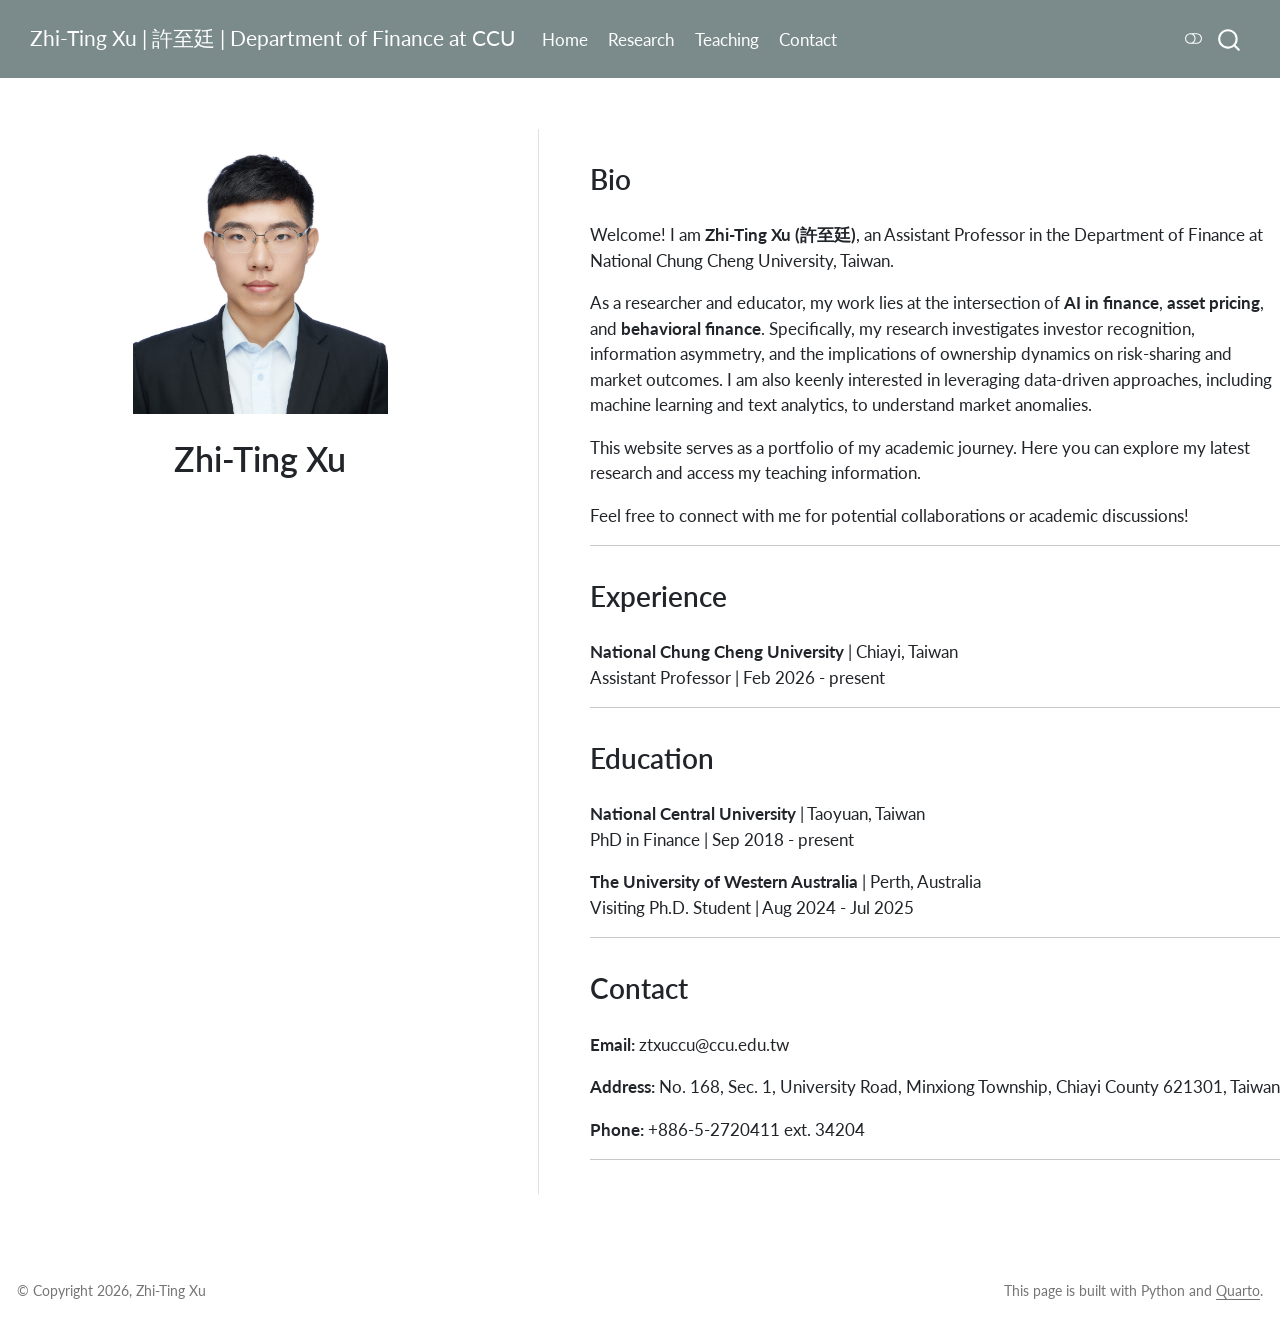
==== commit 9ee0693e: "Built site for gh-pages" ====
--- a/index.html
+++ b/index.html
@@ -2,13 +2,16 @@
 <html xmlns="http://www.w3.org/1999/xhtml" lang="en" xml:lang="en"><head>
 
 <meta charset="utf-8">
-<meta name="generator" content="quarto-1.8.24">
+<meta name="generator" content="quarto-1.9.38">
 
 <meta name="viewport" content="width=device-width, initial-scale=1.0, user-scalable=yes">
 
 
-<title>Zhi-Ting Xu</title>
+<title>Zhi-Ting Xu – Zhi-Ting Xu | 許至廷 | Department of Finance at CCU</title>
 <style>
+/* Default styles provided by pandoc.
+** See https://pandoc.org/MANUAL.html#variables-for-html for config info.
+*/
 code{white-space: pre-wrap;}
 span.smallcaps{font-variant: small-caps;}
 div.columns{display: flex; gap: min(4vw, 1.5em);}
@@ -30,20 +33,20 @@
 <script src="site_libs/quarto-search/fuse.min.js"></script>
 <script src="site_libs/quarto-search/quarto-search.js"></script>
 <meta name="quarto:offset" content="./">
+<link href="./images/quokka.jpg" rel="icon" type="image/jpeg">
 <script src="site_libs/quarto-html/quarto.js" type="module"></script>
 <script src="site_libs/quarto-html/tabsets/tabsets.js" type="module"></script>
-<script src="site_libs/quarto-html/axe/axe-check.js" type="module"></script>
 <script src="site_libs/quarto-html/popper.min.js"></script>
 <script src="site_libs/quarto-html/tippy.umd.min.js"></script>
 <link href="site_libs/quarto-html/tippy.css" rel="stylesheet">
-<link href="site_libs/quarto-html/quarto-syntax-highlighting-dc55a5b9e770e841cd82e46aadbfb9b0.css" rel="stylesheet" class="quarto-color-scheme" id="quarto-text-highlighting-styles">
-<link href="site_libs/quarto-html/quarto-syntax-highlighting-dark-b651517ce65839d647a86e2780455cfb.css" rel="stylesheet" class="quarto-color-scheme quarto-color-alternate" id="quarto-text-highlighting-styles">
-<link href="site_libs/quarto-html/quarto-syntax-highlighting-dc55a5b9e770e841cd82e46aadbfb9b0.css" rel="stylesheet" class="quarto-color-scheme-extra" id="quarto-text-highlighting-styles">
+<link href="site_libs/quarto-html/quarto-syntax-highlighting-15634bcf2e68342d4ad2dfa704d543f6.css" rel="stylesheet" class="quarto-color-scheme" id="quarto-text-highlighting-styles">
+<link href="site_libs/quarto-html/quarto-syntax-highlighting-dark-0a6b7249c26820e032cb0bd839ff02b1.css" rel="stylesheet" class="quarto-color-scheme quarto-color-alternate" id="quarto-text-highlighting-styles">
+<link href="site_libs/quarto-html/quarto-syntax-highlighting-15634bcf2e68342d4ad2dfa704d543f6.css" rel="stylesheet" class="quarto-color-scheme-extra" id="quarto-text-highlighting-styles">
 <script src="site_libs/bootstrap/bootstrap.min.js"></script>
 <link href="site_libs/bootstrap/bootstrap-icons.css" rel="stylesheet">
-<link href="site_libs/bootstrap/bootstrap-a53b728559d266de2f2f6fd3e95d17f3.min.css" rel="stylesheet" append-hash="true" class="quarto-color-scheme" id="quarto-bootstrap" data-mode="light">
-<link href="site_libs/bootstrap/bootstrap-dark-82357dd4679f95000a29507db5f02133.min.css" rel="stylesheet" append-hash="true" class="quarto-color-scheme quarto-color-alternate" id="quarto-bootstrap" data-mode="dark">
-<link href="site_libs/bootstrap/bootstrap-a53b728559d266de2f2f6fd3e95d17f3.min.css" rel="stylesheet" append-hash="true" class="quarto-color-scheme-extra" id="quarto-bootstrap" data-mode="light">
+<link href="site_libs/bootstrap/bootstrap-af2d44c33c667d742108be4801fec35b.min.css" rel="stylesheet" append-hash="true" class="quarto-color-scheme" id="quarto-bootstrap" data-mode="light">
+<link href="site_libs/bootstrap/bootstrap-dark-e7cbec1290fa320574a5594296795885.min.css" rel="stylesheet" append-hash="true" class="quarto-color-scheme quarto-color-alternate" id="quarto-bootstrap" data-mode="dark">
+<link href="site_libs/bootstrap/bootstrap-af2d44c33c667d742108be4801fec35b.min.css" rel="stylesheet" append-hash="true" class="quarto-color-scheme-extra" id="quarto-bootstrap" data-mode="light">
 <script id="quarto-search-options" type="application/json">{
   "location": "navbar",
   "copy-button": false,
@@ -245,10 +248,8 @@
     <nav class="navbar navbar-expand-lg " data-bs-theme="dark">
       <div class="navbar-container container-fluid">
       <div class="navbar-brand-container mx-auto">
-    <a href="./index.html" class="navbar-brand navbar-brand-logo">
-    </a>
     <a class="navbar-brand" href="./index.html">
-    <span class="navbar-title">Zhi-Ting Xu</span>
+    <span class="navbar-title">Zhi-Ting Xu | 許至廷 | Department of Finance at CCU</span>
     </a>
   </div>
             <div id="quarto-search" class="" title="Search"></div>
--- a/site_libs/quarto-html/quarto-syntax-highlighting-15634bcf2e68342d4ad2dfa704d543f6.css
+++ b/site_libs/quarto-html/quarto-syntax-highlighting-15634bcf2e68342d4ad2dfa704d543f6.css
@@ -0,0 +1,236 @@
+/* quarto syntax highlight colors */
+:root {
+  --quarto-hl-ot-color: #003B4F;
+  --quarto-hl-at-color: #657422;
+  --quarto-hl-ss-color: #20794D;
+  --quarto-hl-an-color: #5E5E5E;
+  --quarto-hl-fu-color: #4758AB;
+  --quarto-hl-st-color: #20794D;
+  --quarto-hl-cf-color: #003B4F;
+  --quarto-hl-op-color: #5E5E5E;
+  --quarto-hl-er-color: #AD0000;
+  --quarto-hl-bn-color: #AD0000;
+  --quarto-hl-al-color: #AD0000;
+  --quarto-hl-va-color: #111111;
+  --quarto-hl-bu-color: inherit;
+  --quarto-hl-ex-color: inherit;
+  --quarto-hl-pp-color: #AD0000;
+  --quarto-hl-in-color: #5E5E5E;
+  --quarto-hl-vs-color: #20794D;
+  --quarto-hl-wa-color: #5E5E5E;
+  --quarto-hl-do-color: #5E5E5E;
+  --quarto-hl-im-color: #00769E;
+  --quarto-hl-ch-color: #20794D;
+  --quarto-hl-dt-color: #AD0000;
+  --quarto-hl-fl-color: #AD0000;
+  --quarto-hl-co-color: #5E5E5E;
+  --quarto-hl-cv-color: #5E5E5E;
+  --quarto-hl-cn-color: #8f5902;
+  --quarto-hl-sc-color: #5E5E5E;
+  --quarto-hl-dv-color: #AD0000;
+  --quarto-hl-kw-color: #003B4F;
+}
+
+/* other quarto variables */
+:root {
+  --quarto-font-monospace: SFMono-Regular, Menlo, Monaco, Consolas, "Liberation Mono", "Courier New", monospace;
+}
+
+/* syntax highlight based on Pandoc's rules */
+pre > code.sourceCode > span {
+  color: #003B4F;
+}
+
+code.sourceCode > span {
+  color: #003B4F;
+}
+
+div.sourceCode,
+div.sourceCode pre.sourceCode {
+  color: #003B4F;
+}
+
+/* Normal */
+code span {
+  color: #003B4F;
+}
+
+/* Alert */
+code span.al {
+  color: #AD0000;
+  font-style: inherit;
+}
+
+/* Annotation */
+code span.an {
+  color: #5E5E5E;
+  font-style: inherit;
+}
+
+/* Attribute */
+code span.at {
+  color: #657422;
+  font-style: inherit;
+}
+
+/* BaseN */
+code span.bn {
+  color: #AD0000;
+  font-style: inherit;
+}
+
+/* BuiltIn */
+code span.bu {
+  font-style: inherit;
+}
+
+/* ControlFlow */
+code span.cf {
+  color: #003B4F;
+  font-weight: bold;
+  font-style: inherit;
+}
+
+/* Char */
+code span.ch {
+  color: #20794D;
+  font-style: inherit;
+}
+
+/* Constant */
+code span.cn {
+  color: #8f5902;
+  font-style: inherit;
+}
+
+/* Comment */
+code span.co {
+  color: #5E5E5E;
+  font-style: inherit;
+}
+
+/* CommentVar */
+code span.cv {
+  color: #5E5E5E;
+  font-style: italic;
+}
+
+/* Documentation */
+code span.do {
+  color: #5E5E5E;
+  font-style: italic;
+}
+
+/* DataType */
+code span.dt {
+  color: #AD0000;
+  font-style: inherit;
+}
+
+/* DecVal */
+code span.dv {
+  color: #AD0000;
+  font-style: inherit;
+}
+
+/* Error */
+code span.er {
+  color: #AD0000;
+  font-style: inherit;
+}
+
+/* Extension */
+code span.ex {
+  font-style: inherit;
+}
+
+/* Float */
+code span.fl {
+  color: #AD0000;
+  font-style: inherit;
+}
+
+/* Function */
+code span.fu {
+  color: #4758AB;
+  font-style: inherit;
+}
+
+/* Import */
+code span.im {
+  color: #00769E;
+  font-style: inherit;
+}
+
+/* Information */
+code span.in {
+  color: #5E5E5E;
+  font-style: inherit;
+}
+
+/* Keyword */
+code span.kw {
+  color: #003B4F;
+  font-weight: bold;
+  font-style: inherit;
+}
+
+/* Operator */
+code span.op {
+  color: #5E5E5E;
+  font-style: inherit;
+}
+
+/* Other */
+code span.ot {
+  color: #003B4F;
+  font-style: inherit;
+}
+
+/* Preprocessor */
+code span.pp {
+  color: #AD0000;
+  font-style: inherit;
+}
+
+/* SpecialChar */
+code span.sc {
+  color: #5E5E5E;
+  font-style: inherit;
+}
+
+/* SpecialString */
+code span.ss {
+  color: #20794D;
+  font-style: inherit;
+}
+
+/* String */
+code span.st {
+  color: #20794D;
+  font-style: inherit;
+}
+
+/* Variable */
+code span.va {
+  color: #111111;
+  font-style: inherit;
+}
+
+/* VerbatimString */
+code span.vs {
+  color: #20794D;
+  font-style: inherit;
+}
+
+/* Warning */
+code span.wa {
+  color: #5E5E5E;
+  font-style: italic;
+}
+
+.prevent-inlining {
+  content: "</";
+}
+
+/*# sourceMappingURL=f23921c56f73e400b49028c9186a1aa0.css.map */
--- a/site_libs/quarto-html/quarto-syntax-highlighting-dark-0a6b7249c26820e032cb0bd839ff02b1.css
+++ b/site_libs/quarto-html/quarto-syntax-highlighting-dark-0a6b7249c26820e032cb0bd839ff02b1.css
@@ -0,0 +1,219 @@
+/* quarto syntax highlight colors */
+:root {
+  --quarto-hl-al-color: #f07178;
+  --quarto-hl-an-color: #d4d0ab;
+  --quarto-hl-at-color: #00e0e0;
+  --quarto-hl-bn-color: #d4d0ab;
+  --quarto-hl-bu-color: #abe338;
+  --quarto-hl-ch-color: #abe338;
+  --quarto-hl-co-color: #f8f8f2;
+  --quarto-hl-cv-color: #ffd700;
+  --quarto-hl-cn-color: #ffd700;
+  --quarto-hl-cf-color: #ffa07a;
+  --quarto-hl-dt-color: #ffa07a;
+  --quarto-hl-dv-color: #d4d0ab;
+  --quarto-hl-do-color: #f8f8f2;
+  --quarto-hl-er-color: #f07178;
+  --quarto-hl-ex-color: #00e0e0;
+  --quarto-hl-fl-color: #d4d0ab;
+  --quarto-hl-fu-color: #ffa07a;
+  --quarto-hl-im-color: #abe338;
+  --quarto-hl-in-color: #d4d0ab;
+  --quarto-hl-kw-color: #ffa07a;
+  --quarto-hl-op-color: #ffa07a;
+  --quarto-hl-ot-color: #00e0e0;
+  --quarto-hl-pp-color: #dcc6e0;
+  --quarto-hl-re-color: #00e0e0;
+  --quarto-hl-sc-color: #abe338;
+  --quarto-hl-ss-color: #abe338;
+  --quarto-hl-st-color: #abe338;
+  --quarto-hl-va-color: #00e0e0;
+  --quarto-hl-vs-color: #abe338;
+  --quarto-hl-wa-color: #dcc6e0;
+}
+
+/* other quarto variables */
+:root {
+  --quarto-font-monospace: SFMono-Regular, Menlo, Monaco, Consolas, "Liberation Mono", "Courier New", monospace;
+}
+
+/* syntax highlight based on Pandoc's rules */
+pre > code.sourceCode > span {
+  color: #f8f8f2;
+}
+
+code.sourceCode > span {
+  color: #f8f8f2;
+}
+
+div.sourceCode,
+div.sourceCode pre.sourceCode {
+  color: #f8f8f2;
+}
+
+/* Normal */
+code span {
+  color: #f8f8f2;
+}
+
+/* Alert */
+code span.al {
+  color: #f07178;
+}
+
+/* Annotation */
+code span.an {
+  color: #d4d0ab;
+}
+
+/* Attribute */
+code span.at {
+  color: #00e0e0;
+}
+
+/* BaseN */
+code span.bn {
+  color: #d4d0ab;
+}
+
+/* BuiltIn */
+code span.bu {
+  color: #abe338;
+}
+
+/* ControlFlow */
+code span.cf {
+  font-weight: bold;
+  color: #ffa07a;
+}
+
+/* Char */
+code span.ch {
+  color: #abe338;
+}
+
+/* Constant */
+code span.cn {
+  color: #ffd700;
+}
+
+/* Comment */
+code span.co {
+  font-style: italic;
+  color: #f8f8f2;
+}
+
+/* CommentVar */
+code span.cv {
+  color: #ffd700;
+}
+
+/* Documentation */
+code span.do {
+  color: #f8f8f2;
+}
+
+/* DataType */
+code span.dt {
+  color: #ffa07a;
+}
+
+/* DecVal */
+code span.dv {
+  color: #d4d0ab;
+}
+
+/* Error */
+code span.er {
+  color: #f07178;
+  text-decoration: underline;
+}
+
+/* Extension */
+code span.ex {
+  font-weight: bold;
+  color: #00e0e0;
+}
+
+/* Float */
+code span.fl {
+  color: #d4d0ab;
+}
+
+/* Function */
+code span.fu {
+  color: #ffa07a;
+}
+
+/* Import */
+code span.im {
+  color: #abe338;
+}
+
+/* Information */
+code span.in {
+  color: #d4d0ab;
+}
+
+/* Keyword */
+code span.kw {
+  font-weight: bold;
+  color: #ffa07a;
+}
+
+/* Operator */
+code span.op {
+  color: #ffa07a;
+}
+
+/* Other */
+code span.ot {
+  color: #00e0e0;
+}
+
+/* Preprocessor */
+code span.pp {
+  color: #dcc6e0;
+}
+
+/* RegionMarker */
+code span.re {
+  background-color: #f8f8f2;
+  color: #00e0e0;
+}
+
+/* SpecialChar */
+code span.sc {
+  color: #abe338;
+}
+
+/* SpecialString */
+code span.ss {
+  color: #abe338;
+}
+
+/* String */
+code span.st {
+  color: #abe338;
+}
+
+/* Variable */
+code span.va {
+  color: #00e0e0;
+}
+
+/* VerbatimString */
+code span.vs {
+  color: #abe338;
+}
+
+/* Warning */
+code span.wa {
+  color: #dcc6e0;
+}
+
+.prevent-inlining {
+  content: "</";
+}
+
+/*# sourceMappingURL=175367c052bafc98bd680af3479823f0.css.map */
--- a/site_libs/quarto-html/quarto-syntax-highlighting-15634bcf2e68342d4ad2dfa704d543f6.css
+++ b/site_libs/quarto-html/quarto-syntax-highlighting-15634bcf2e68342d4ad2dfa704d543f6.css
@@ -0,0 +1,236 @@
+/* quarto syntax highlight colors */
+:root {
+  --quarto-hl-ot-color: #003B4F;
+  --quarto-hl-at-color: #657422;
+  --quarto-hl-ss-color: #20794D;
+  --quarto-hl-an-color: #5E5E5E;
+  --quarto-hl-fu-color: #4758AB;
+  --quarto-hl-st-color: #20794D;
+  --quarto-hl-cf-color: #003B4F;
+  --quarto-hl-op-color: #5E5E5E;
+  --quarto-hl-er-color: #AD0000;
+  --quarto-hl-bn-color: #AD0000;
+  --quarto-hl-al-color: #AD0000;
+  --quarto-hl-va-color: #111111;
+  --quarto-hl-bu-color: inherit;
+  --quarto-hl-ex-color: inherit;
+  --quarto-hl-pp-color: #AD0000;
+  --quarto-hl-in-color: #5E5E5E;
+  --quarto-hl-vs-color: #20794D;
+  --quarto-hl-wa-color: #5E5E5E;
+  --quarto-hl-do-color: #5E5E5E;
+  --quarto-hl-im-color: #00769E;
+  --quarto-hl-ch-color: #20794D;
+  --quarto-hl-dt-color: #AD0000;
+  --quarto-hl-fl-color: #AD0000;
+  --quarto-hl-co-color: #5E5E5E;
+  --quarto-hl-cv-color: #5E5E5E;
+  --quarto-hl-cn-color: #8f5902;
+  --quarto-hl-sc-color: #5E5E5E;
+  --quarto-hl-dv-color: #AD0000;
+  --quarto-hl-kw-color: #003B4F;
+}
+
+/* other quarto variables */
+:root {
+  --quarto-font-monospace: SFMono-Regular, Menlo, Monaco, Consolas, "Liberation Mono", "Courier New", monospace;
+}
+
+/* syntax highlight based on Pandoc's rules */
+pre > code.sourceCode > span {
+  color: #003B4F;
+}
+
+code.sourceCode > span {
+  color: #003B4F;
+}
+
+div.sourceCode,
+div.sourceCode pre.sourceCode {
+  color: #003B4F;
+}
+
+/* Normal */
+code span {
+  color: #003B4F;
+}
+
+/* Alert */
+code span.al {
+  color: #AD0000;
+  font-style: inherit;
+}
+
+/* Annotation */
+code span.an {
+  color: #5E5E5E;
+  font-style: inherit;
+}
+
+/* Attribute */
+code span.at {
+  color: #657422;
+  font-style: inherit;
+}
+
+/* BaseN */
+code span.bn {
+  color: #AD0000;
+  font-style: inherit;
+}
+
+/* BuiltIn */
+code span.bu {
+  font-style: inherit;
+}
+
+/* ControlFlow */
+code span.cf {
+  color: #003B4F;
+  font-weight: bold;
+  font-style: inherit;
+}
+
+/* Char */
+code span.ch {
+  color: #20794D;
+  font-style: inherit;
+}
+
+/* Constant */
+code span.cn {
+  color: #8f5902;
+  font-style: inherit;
+}
+
+/* Comment */
+code span.co {
+  color: #5E5E5E;
+  font-style: inherit;
+}
+
+/* CommentVar */
+code span.cv {
+  color: #5E5E5E;
+  font-style: italic;
+}
+
+/* Documentation */
+code span.do {
+  color: #5E5E5E;
+  font-style: italic;
+}
+
+/* DataType */
+code span.dt {
+  color: #AD0000;
+  font-style: inherit;
+}
+
+/* DecVal */
+code span.dv {
+  color: #AD0000;
+  font-style: inherit;
+}
+
+/* Error */
+code span.er {
+  color: #AD0000;
+  font-style: inherit;
+}
+
+/* Extension */
+code span.ex {
+  font-style: inherit;
+}
+
+/* Float */
+code span.fl {
+  color: #AD0000;
+  font-style: inherit;
+}
+
+/* Function */
+code span.fu {
+  color: #4758AB;
+  font-style: inherit;
+}
+
+/* Import */
+code span.im {
+  color: #00769E;
+  font-style: inherit;
+}
+
+/* Information */
+code span.in {
+  color: #5E5E5E;
+  font-style: inherit;
+}
+
+/* Keyword */
+code span.kw {
+  color: #003B4F;
+  font-weight: bold;
+  font-style: inherit;
+}
+
+/* Operator */
+code span.op {
+  color: #5E5E5E;
+  font-style: inherit;
+}
+
+/* Other */
+code span.ot {
+  color: #003B4F;
+  font-style: inherit;
+}
+
+/* Preprocessor */
+code span.pp {
+  color: #AD0000;
+  font-style: inherit;
+}
+
+/* SpecialChar */
+code span.sc {
+  color: #5E5E5E;
+  font-style: inherit;
+}
+
+/* SpecialString */
+code span.ss {
+  color: #20794D;
+  font-style: inherit;
+}
+
+/* String */
+code span.st {
+  color: #20794D;
+  font-style: inherit;
+}
+
+/* Variable */
+code span.va {
+  color: #111111;
+  font-style: inherit;
+}
+
+/* VerbatimString */
+code span.vs {
+  color: #20794D;
+  font-style: inherit;
+}
+
+/* Warning */
+code span.wa {
+  color: #5E5E5E;
+  font-style: italic;
+}
+
+.prevent-inlining {
+  content: "</";
+}
+
+/*# sourceMappingURL=f23921c56f73e400b49028c9186a1aa0.css.map */
